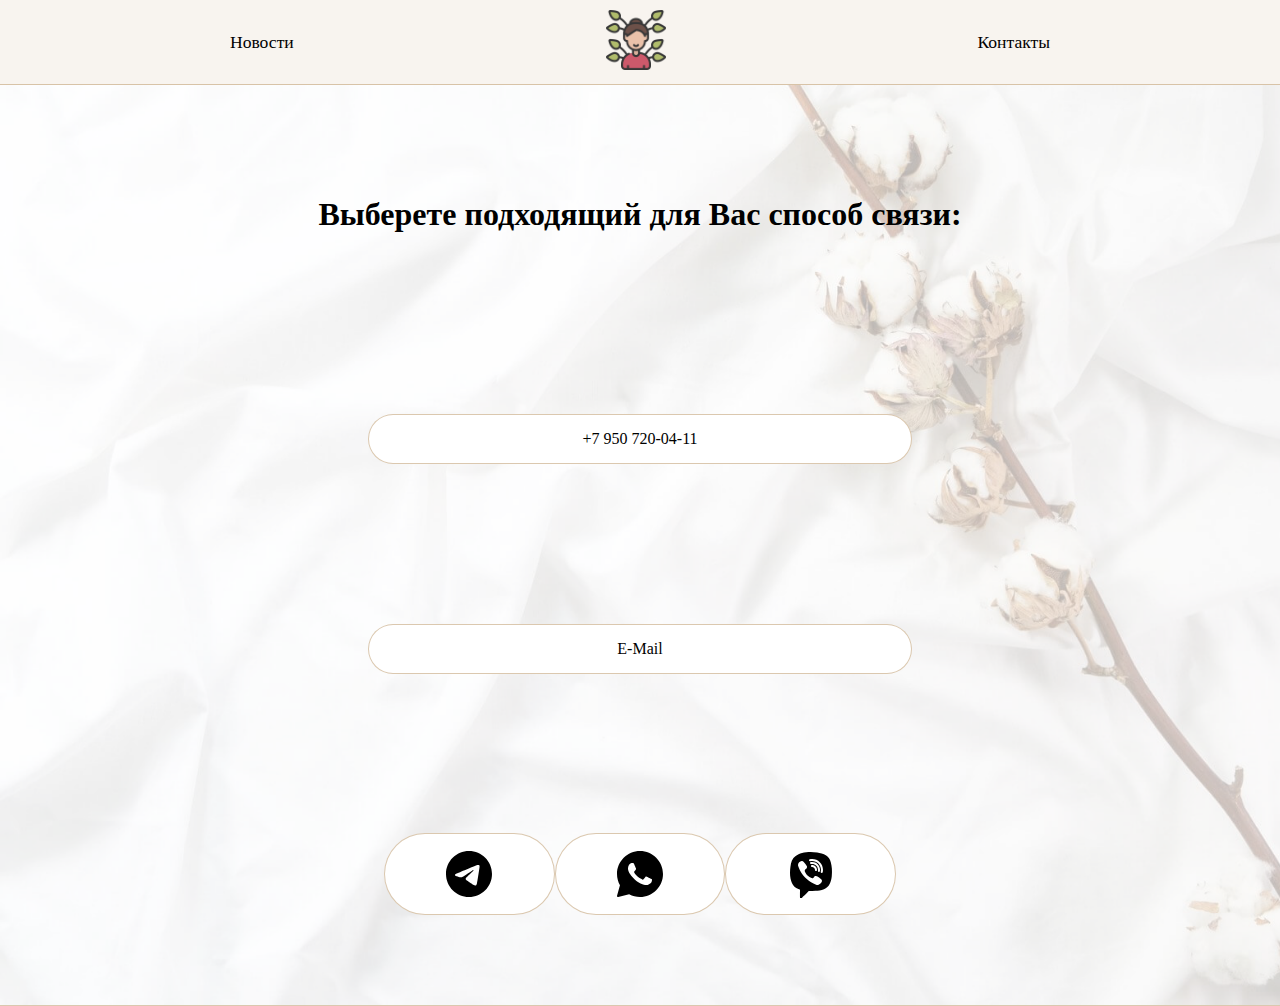
==== contact.html @ 03223f24 "new-pages" ====
<!DOCTYPE html>
<html lang="en">
    <head>
        <meta charset="UTF-8" />
        <meta name="viewport" content="width=device-width, initial-scale=1.0" />
        <title>Психолог-консультант Анастасия</title>
        <link rel="stylesheet" href="assets/styles/normalize.css" />
        <link rel="stylesheet" href="assets/styles/style.css" />
        <link rel="icon" href="assets/icon/logo.png" />
    </head>
<body>
    <header class="header">
        <nav class="header-container">
            <ul class="header__link-container">
                <li><a href="news.html" class="header__link header__link_groups">Новости</a></li>
                <a href="index.html"><img class="header__link header__logo" src="assets/icon/logo.png" alt="Логотип"></a>
                <li><a href="contact.html" class="header__link header__link_contacts">Контакты</a></li>
            </ul>
        </nav>
    </header>
    <section class="block-main">
        <h1 class="block-main__h1">Выберете подходящий для Вас способ связи:</h1>
        <a href="tel:+79507200411" class="button-link">+7 950 720-04-11</a>
        <a href="mailto:galkina22.11@mail.ru" class="button-link">E-Mail</a>
        <div class="block-main__icon">
            <a href="#" class="button-link"><img src="assets/svg/icon_telegram.svg" alt="telegram"></a>
        <a href="https://wa.me/9507200411" class="button-link"><img src="assets/svg/icon_whatsapp.svg" alt="whatsapp"></a>
        <a href="#" class="button-link"><img src="assets/svg/icon-viber.svg" alt="viber"></a>
        </div>
        
    </section>

</body>
</html>
---- assets/styles/style.css ----
@font-face {
    src: url(/assets/fonts/ZenKakuGothicNew-Light.ttf);
    font-family: 'Zen Kaku Gothic New', sans-serif;
    font-weight: 300;
    font-style: normal;
}
@font-face {
    src: url(/assets/fonts/ZenKakuGothicNew-Regular.ttf);
    font-family: 'Zen Kaku Gothic New', sans-serif;
    font-weight: 400;
    font-style: normal;
}
@font-face {
    src: url(/assets/fonts/ZenKakuGothicNew-Medium.ttf);
    font-family: 'Zen Kaku Gothic New', sans-serif;
    font-weight: 500;
    font-style: normal;
}
@font-face {
    src: url(/assets/fonts/ZenKakuGothicNew-Bold.ttf);
    font-family: 'Zen Kaku Gothic New', sans-serif;
    font-weight: 700;
    font-style: normal;
}
@font-face {
    src: url(/assets/fonts/ZenKakuGothicNew-Black.ttf);
    font-family: 'Zen Kaku Gothic New', sans-serif;
    font-weight: 900;
    font-style: normal;
}
@font-face {
    src: url(/assets/fonts/Podkova-Regular.ttf);
    font-family: 'Podkova', serif;
    font-weight: 400;
    font-style: normal;
}
@font-face {
    src: url(/assets/fonts/Podkova-Medium.ttf);
    font-family: 'Podkova', serif;
    font-weight: 500;
    font-style: normal;
}
@font-face {
    src: url(/assets/fonts/Podkova-SemiBold.ttf);
    font-family: 'Podkova', serif;
    font-weight: 600;
    font-style: normal;
}
@font-face {
    src: url(/assets/fonts/Podkova-Bold.ttf);
    font-family: 'Podkova', serif;
    font-weight: 700;
    font-style: normal;
}
@font-face {
    src: url(/assets/fonts/Podkova-ExtraBold.ttf);
    font-family: 'Podkova', serif;
    font-weight: 800;
    font-style: normal;
}

.text {
    color: black;
    font-size: 1em;
    font-weight: 300;
}
.text-bold {
    color: black;
    font-size: 1em;
    font-weight: 700;
}

/* Header */

.header {
    background-color: rgba(183, 145, 95, 0.1);
    border-bottom: 1.5px solid rgba(183, 145, 95, 0.5);
    font-size: 1.1em;
}
.header__link-container {
    display: flex;
    flex-direction: row;
    justify-content: space-around;
    align-items: center;
    margin: 0 5%;
    list-style-type: none;
    padding: 10px;
    
}
.header__link {
    color: black;
    text-decoration: none;
}
.header__logo {
    max-height: 60px;
}

/* Блок 1 */

.block-1 {
    background-image: url(../images/06_main_picture_opacity.png);
    background-repeat: no-repeat;
    background-size: cover;
    display: flex;
    flex-direction: column;
    border-bottom: 1.5px solid rgba(183, 145, 95, 0.5);
    
}

.block-1__h1 {
    width: 40%;
    margin: 10% 0 0 10%;
}

.block-1__text {
    width: 40%;
    margin-left: 10%;
}

.block-1__button {
    max-width: 20%;
    padding: 20px;
    margin: 10px 0 10% 10%;
    border: 1.5px solid rgba(183, 145, 95, 0.5);
    text-align: center;
}

/* Блок 2 */

.block-2 {
    margin: 0 10vw 10vw 10vw;
    display: flex;
    flex-direction: row;
    align-items: center;
}
.block-2__img{
    height: 40vw;
}
.block-2__text{
    padding: 10px;
}

/* Блок 3 */

.block-3 {
    display: flex;
    flex-direction: column;
    align-items: center;
    margin: 15px;
}

.block-3-container{
    width: 100%;
    display: grid;
    grid-gap: 30px;
    grid-template-columns: repeat(auto-fit, minmax(200px, 1fr));
    grid-template-rows: repeat(auto-fit, minmax(100px, 1fr));
    justify-items: center;

}
.block-3-container__item{
    text-align: center;
}

.block-3-container__text{
    border:1.5px solid rgba(183, 145, 95, 0.5);
    padding:20px;
    background-color: white;

}

.third-container{
    background-image: url(../images/04_background_picture.jpg);
    border-bottom: 1.5px solid rgba(183, 145, 95, 0.5);
    width: 100%;
    background-repeat: no-repeat;
    background-size: cover;
    margin: 0;
    display: flex;
    flex-direction: column;
}

/* Блок 4 */

.block-4 {
    display: flex;
    flex-direction: column;
    align-items: center;
    margin: 0;
}
.block-4__point {
    display: flex;
    flex-direction: row;
    align-items: center;
    border: 1px solid rgba(183, 145, 95, 0.5);
    margin: 10px;
    background-color: white;
    padding-right: 40px;
}
.block-4__number {
    color: rgb(183, 145, 95);
    font-size: 1.2em;
    margin: 20px 40px 20px 20px;
    font-family: 'Zen Kaku Gothic New', sans-serif;
    font-weight: 500;
}
.block-4__text {
    color: black;
    font-size: 0.9em;
    font-family: 'Zen Kaku Gothic New', sans-serif;
    font-weight: 300;
}
.block-4__textbold {
    color: black;
    font-size: 1.2em;
    font-family: 'Podkova', serif;
    font-weight: 700;
}

.block-4__header {
    font-family: 'Zen Kaku Gothic New', sans-serif;
    font-weight: 300;
}

/* Блок 5 */

.block-5 {
    display: flex;
    flex-direction: column;
    align-items: center;
    margin: 0;
}
.block-5__container {
    margin: 0 10vw 10vw 10vw;
    display: grid;
    grid-gap: 30px;
    grid-template-columns: repeat(auto-fit, minmax(300px, 1fr));
    grid-template-rows: repeat(auto-fit, minmax(300px, 1fr));
}
.block-5__container > div {
    background-color: white;
    border: 1.5px solid rgba(183, 145, 95, 0.5);
    width: 100%;
    height: 100%;
    object-fit: cover;
    display: flex;
    flex-direction: column;
    justify-content: space-between;
}
.block-5__container > div > h3 {
    padding: 0 15px 0 15px;
}
.block-5__container > div > p {
    padding: 0 15px 0 15px;
}
.block-5__container-link {
    background-color: white;
    border-top: 1.5px solid rgba(183, 145, 95, 0.5);
    color: rgb(183, 145, 95);
    text-decoration: none;
    padding: 15px;
    text-align: center;
}


/* Footer */

.footer {
    display: flex;
    flex-direction: row;
    align-content: center;
    justify-content: space-around;
    background-color: rgba(183, 145, 95, 0.5);;
}
.footer__link_social > a > img{
    width: 5vw;
}
.footer>div {
    padding: 15px;
}

.footer>div>a {
    color: black;
    text-decoration: none;
}

/*NEWS-PAGE*/

.block-news {
    display: flex;
    flex-direction: column;
    align-items: center;
    margin: 0;
}
.block-news__container {
    margin: 0 10vw 10vw 10vw;
    display: grid;
    grid-gap: 30px;
    grid-template-columns: repeat(auto-fit, minmax(300px, 1fr));
    grid-template-rows: repeat(2, 1fr);
}
.block-news__container-text {
    background-color: white;
    border: 1.5px solid rgba(183, 145, 95, 0.5);
    width: 100%;
    height: 100%;
    object-fit: cover;
    display: flex;
    flex-direction: column;
    justify-content: space-between;
}
.block-news__container > div > h3 {
    padding: 0 15px 0 15px;
}
.block-news__container-text > p {
    padding: 0 15px 0 15px;
}
.block-news__link {
    background-color: white;
    border-top: 1.5px solid rgba(183, 145, 95, 0.5);
    color: rgb(183, 145, 95);
    text-decoration: none;
    padding: 15px;
    text-align: center;
}

/*CONTACT-PAGE*/

.block-main{
    background-image: url(../images/06_main_picture_opacity.png);
    background-repeat: no-repeat;
    background-size: cover;
    border-bottom: 1.5px solid rgba(183, 145, 95, 0.5);
    display: flex;
    height: 100vh;
    flex-direction: column;
    align-items: center;
    justify-content: space-around;
    padding: 10px;
}
.block-main__h1{
    text-align: center;
}
.block-main__icon{
    display: flex;
    flex-direction: row;
    justify-content: space-between;
    align-items: center;
    width: 40vw;
}
.button-link{
    display: flex;
    flex-direction: column;
    justify-content: center;
    align-items: center;

    background-color: white;
    border: 1.5px solid rgba(183, 145, 95, 0.5);
    border-radius: 70px;
    width: 40vw;
    color: black;
    text-decoration: none;
    padding: 15px;
}
@media screen and (max-width: 959px) {
    .block-2 {

        display: flex;
        flex-direction: column;
        align-items: center;
    }
    .block-2__img{
        height: 70vw;
    }
}
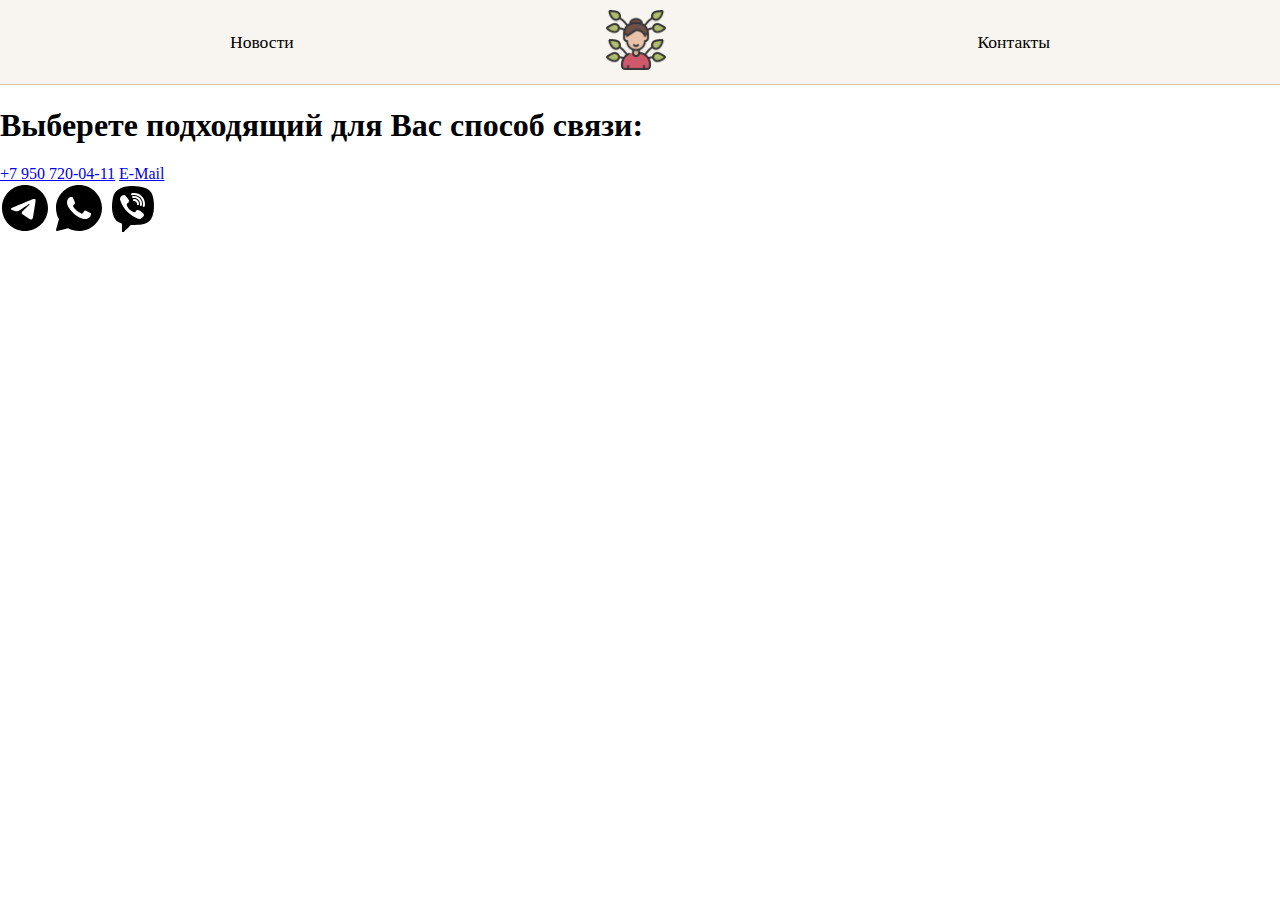
==== commit a6ddfd05: "Merge branch 'main' into taty" ====
--- a/assets/styles/style.css
+++ b/assets/styles/style.css
@@ -187,39 +187,38 @@
     display: flex;
     flex-direction: column;
     align-items: center;
-    margin: 0;
+    justify-content: center;
+    width: 100%;
+}
+.block-4__box {
+    width: 50%;
 }
 .block-4__point {
     display: flex;
     flex-direction: row;
     align-items: center;
     border: 1px solid rgba(183, 145, 95, 0.5);
-    margin: 10px;
-    background-color: white;
-    padding-right: 40px;
+    margin: 3%;
+    background-color: white;
 }
 .block-4__number {
     color: rgb(183, 145, 95);
     font-size: 1.2em;
-    margin: 20px 40px 20px 20px;
-    font-family: 'Zen Kaku Gothic New', sans-serif;
+    margin: 3% 6% 3% 3%;
     font-weight: 500;
 }
 .block-4__text {
     color: black;
     font-size: 0.9em;
-    font-family: 'Zen Kaku Gothic New', sans-serif;
     font-weight: 300;
+    margin-right: 1.5%;
 }
 .block-4__textbold {
     color: black;
     font-size: 1.2em;
-    font-family: 'Podkova', serif;
     font-weight: 700;
 }
-
 .block-4__header {
-    font-family: 'Zen Kaku Gothic New', sans-serif;
     font-weight: 300;
 }
 
@@ -285,6 +284,12 @@
     text-decoration: none;
 }
 
+
+@media screen and (max-width: 450px) {
+    .block-4__box {
+    width: 80%;
+}
+  
 /*NEWS-PAGE*/
 
 .block-news {
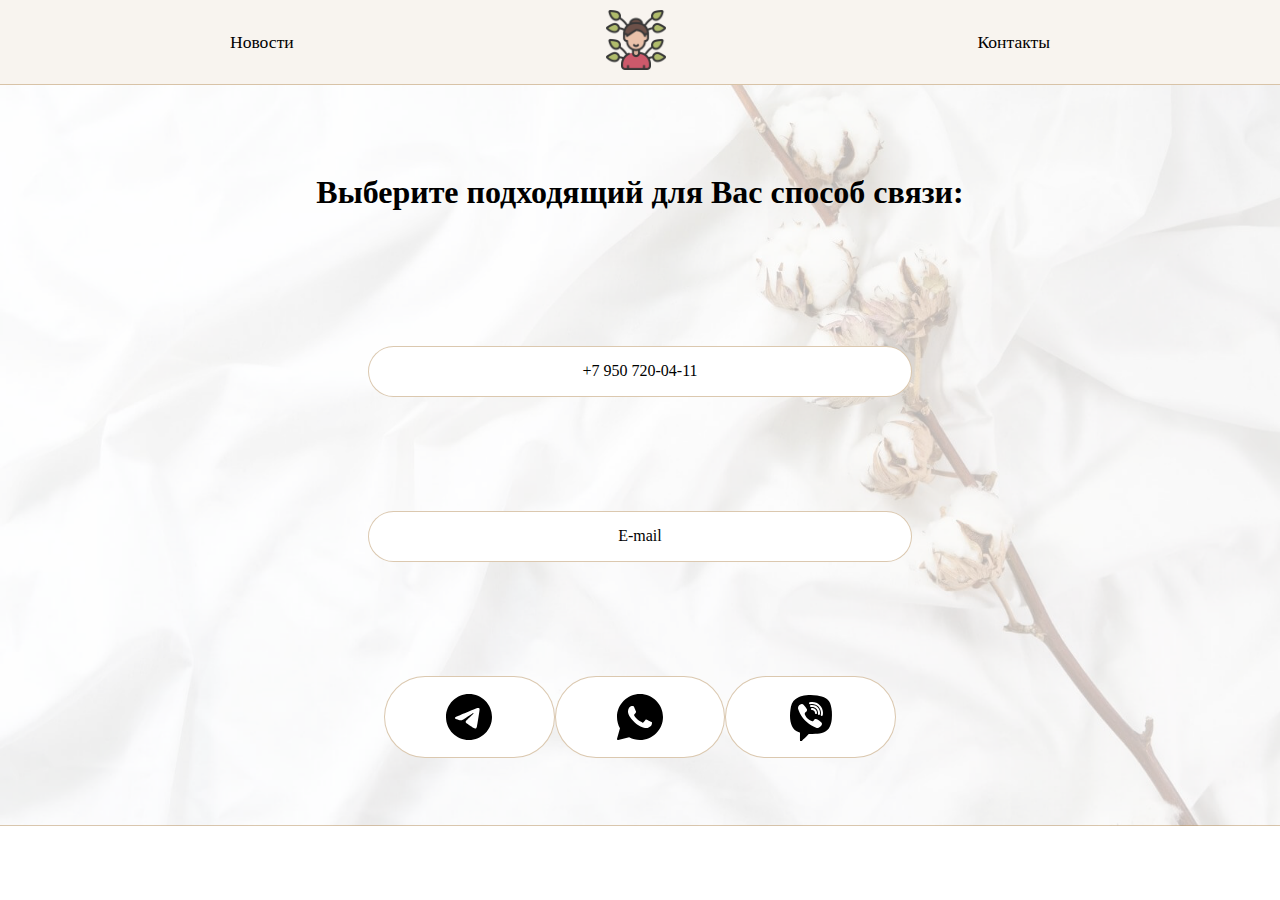
==== commit 82385cb3: "Ссылки открываются в новом окне" ====
--- a/contact.html
+++ b/contact.html
@@ -3,7 +3,7 @@
     <head>
         <meta charset="UTF-8" />
         <meta name="viewport" content="width=device-width, initial-scale=1.0" />
-        <title>Психолог-консультант Анастасия</title>
+        <title>Психолог Анастасия Галкина</title>
         <link rel="stylesheet" href="assets/styles/normalize.css" />
         <link rel="stylesheet" href="assets/styles/style.css" />
         <link rel="icon" href="assets/icon/logo.png" />
@@ -13,19 +13,19 @@
         <nav class="header-container">
             <ul class="header__link-container">
                 <li><a href="news.html" class="header__link header__link_groups">Новости</a></li>
-                <a href="index.html"><img class="header__link header__logo" src="assets/icon/logo.png" alt="Логотип"></a>
+                <li><a href="index.html"><img class="header__link header__logo" src="assets/icon/logo.png" alt="Логотип"></a></li>
                 <li><a href="contact.html" class="header__link header__link_contacts">Контакты</a></li>
             </ul>
         </nav>
     </header>
     <section class="block-main">
-        <h1 class="block-main__h1">Выберете подходящий для Вас способ связи:</h1>
-        <a href="tel:+79507200411" class="button-link">+7 950 720-04-11</a>
-        <a href="mailto:galkina22.11@mail.ru" class="button-link">E-Mail</a>
+        <h1 class="block-main__h1">Выберите подходящий для Вас способ связи:</h1>
+        <a href="tel:+79507200411" class="button-link" target="_blank">+7 950 720-04-11</a>
+        <a href="mailto:galkina22.11@mail.ru" class="button-link" target="_blank">E-mail</a>
         <div class="block-main__icon">
-            <a href="#" class="button-link"><img src="assets/svg/icon_telegram.svg" alt="telegram"></a>
-        <a href="https://wa.me/9507200411" class="button-link"><img src="assets/svg/icon_whatsapp.svg" alt="whatsapp"></a>
-        <a href="#" class="button-link"><img src="assets/svg/icon-viber.svg" alt="viber"></a>
+            <a href="#" class="button-link" target="_blank"><img src="assets/svg/icon_telegram.svg" alt="telegram"></a>
+        <a href="https://wa.me/9507200411" class="button-link" target="_blank"><img src="assets/svg/icon_whatsapp.svg" alt="whatsapp"></a>
+        <a href="#" class="button-link" target="_blank"><img src="assets/svg/icon-viber.svg" alt="viber"></a>
         </div>
         
     </section>
--- a/assets/styles/style.css
+++ b/assets/styles/style.css
@@ -288,8 +288,9 @@
 @media screen and (max-width: 450px) {
     .block-4__box {
     width: 80%;
-}
-  
+    }
+}
+
 /*NEWS-PAGE*/
 
 .block-news {
@@ -338,7 +339,7 @@
     background-size: cover;
     border-bottom: 1.5px solid rgba(183, 145, 95, 0.5);
     display: flex;
-    height: 100vh;
+    height: 80vh;
     flex-direction: column;
     align-items: center;
     justify-content: space-around;
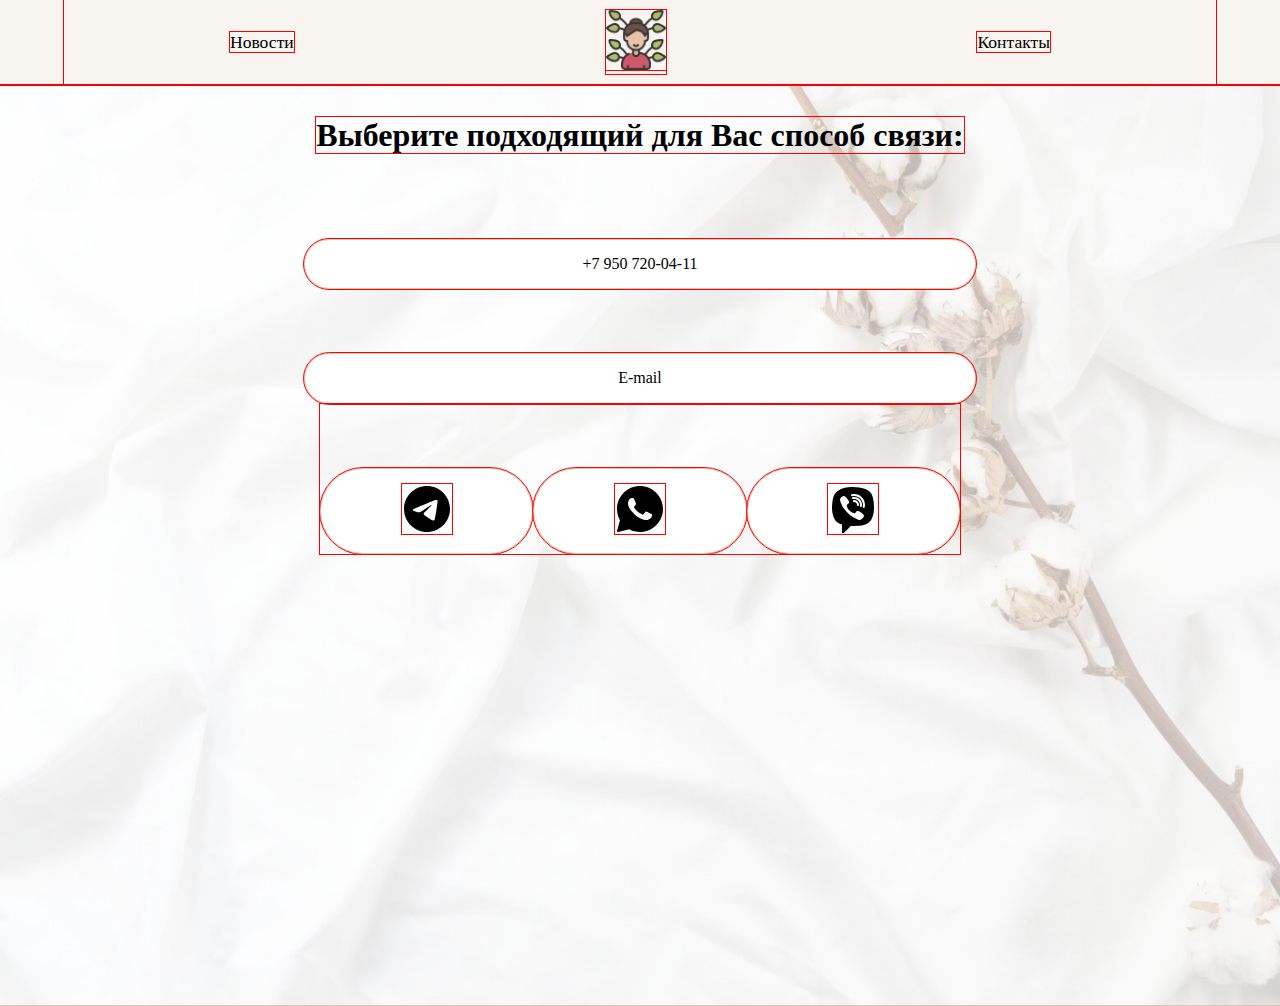
==== commit d06d1f1c: "Merge branch 'main' into anapav" ====
--- a/contact.html
+++ b/contact.html
@@ -1,34 +1,58 @@
 <!DOCTYPE html>
 <html lang="en">
-    <head>
-        <meta charset="UTF-8" />
-        <meta name="viewport" content="width=device-width, initial-scale=1.0" />
-        <title>Психолог Анастасия Галкина</title>
-        <link rel="stylesheet" href="assets/styles/normalize.css" />
-        <link rel="stylesheet" href="assets/styles/style.css" />
-        <link rel="icon" href="assets/icon/logo.png" />
-    </head>
-<body>
+  <head>
+    <meta charset="UTF-8" />
+    <meta name="viewport" content="width=device-width, initial-scale=1.0" />
+    <title>Психолог Анастасия Галкина</title>
+    <link rel="stylesheet" href="assets/styles/normalize.css" />
+    <link rel="stylesheet" href="assets/styles/style.css" />
+    <link rel="stylesheet" href="assets/styles/style1.css" />
+    <link rel="icon" href="assets/icon/logo.png" />
+  </head>
+  <body>
     <header class="header">
-        <nav class="header-container">
-            <ul class="header__link-container">
-                <li><a href="news.html" class="header__link header__link_groups">Новости</a></li>
-                <li><a href="index.html"><img class="header__link header__logo" src="assets/icon/logo.png" alt="Логотип"></a></li>
-                <li><a href="contact.html" class="header__link header__link_contacts">Контакты</a></li>
-            </ul>
-        </nav>
+      <nav class="header-container">
+        <ul class="header__link-container">
+          <li>
+            <a href="news.html" class="header__link header__link_groups"
+              >Новости</a
+            >
+          </li>
+          <li>
+            <a href="index.html"
+              ><img
+                class="header__link header__logo"
+                src="assets/icon/logo.png"
+                alt="Логотип"
+            /></a>
+          </li>
+          <li>
+            <a href="contact.html" class="header__link header__link_contacts"
+              >Контакты</a
+            >
+          </li>
+        </ul>
+      </nav>
     </header>
     <section class="block-main">
-        <h1 class="block-main__h1">Выберите подходящий для Вас способ связи:</h1>
-        <a href="tel:+79507200411" class="button-link" target="_blank">+7 950 720-04-11</a>
-        <a href="mailto:galkina22.11@mail.ru" class="button-link" target="_blank">E-mail</a>
-        <div class="block-main__icon">
-            <a href="#" class="button-link" target="_blank"><img src="assets/svg/icon_telegram.svg" alt="telegram"></a>
-        <a href="https://wa.me/9507200411" class="button-link" target="_blank"><img src="assets/svg/icon_whatsapp.svg" alt="whatsapp"></a>
-        <a href="#" class="button-link" target="_blank"><img src="assets/svg/icon-viber.svg" alt="viber"></a>
-        </div>
-        
+      <h1>Выберите подходящий для Вас способ связи:</h1>
+      <a href="tel:+79507200411" class="button-link" target="_blank"
+        >+7 950 720-04-11</a
+      >
+      <a href="mailto:galkina22.11@mail.ru" class="button-link" target="_blank"
+        >E-mail</a
+      >
+      <div class="block-main__icon">
+        <a href="#" class="button-link" target="_blank"
+          ><img src="assets/svg/icon_telegram.svg" alt="telegram"
+        /></a>
+        <a href="https://wa.me/9507200411" class="button-link" target="_blank"
+          ><img src="assets/svg/icon_whatsapp.svg" alt="whatsapp"
+        /></a>
+        <a href="#" class="button-link" target="_blank"
+          ><img src="assets/svg/icon-viber.svg" alt="viber"
+        /></a>
+      </div>
     </section>
-
-</body>
+  </body>
 </html>
--- a/assets/styles/style.css
+++ b/assets/styles/style.css
@@ -1,310 +1,293 @@
 
-@font-face {
-    src: url(/assets/fonts/ZenKakuGothicNew-Light.ttf);
-    font-family: 'Zen Kaku Gothic New', sans-serif;
-    font-weight: 300;
-    font-style: normal;
-}
-@font-face {
-    src: url(/assets/fonts/ZenKakuGothicNew-Regular.ttf);
-    font-family: 'Zen Kaku Gothic New', sans-serif;
-    font-weight: 400;
-    font-style: normal;
-}
-@font-face {
-    src: url(/assets/fonts/ZenKakuGothicNew-Medium.ttf);
-    font-family: 'Zen Kaku Gothic New', sans-serif;
-    font-weight: 500;
-    font-style: normal;
-}
-@font-face {
-    src: url(/assets/fonts/ZenKakuGothicNew-Bold.ttf);
-    font-family: 'Zen Kaku Gothic New', sans-serif;
-    font-weight: 700;
-    font-style: normal;
-}
-@font-face {
-    src: url(/assets/fonts/ZenKakuGothicNew-Black.ttf);
-    font-family: 'Zen Kaku Gothic New', sans-serif;
-    font-weight: 900;
-    font-style: normal;
-}
-@font-face {
-    src: url(/assets/fonts/Podkova-Regular.ttf);
-    font-family: 'Podkova', serif;
-    font-weight: 400;
-    font-style: normal;
-}
-@font-face {
-    src: url(/assets/fonts/Podkova-Medium.ttf);
-    font-family: 'Podkova', serif;
-    font-weight: 500;
-    font-style: normal;
-}
-@font-face {
-    src: url(/assets/fonts/Podkova-SemiBold.ttf);
-    font-family: 'Podkova', serif;
-    font-weight: 600;
-    font-style: normal;
-}
-@font-face {
-    src: url(/assets/fonts/Podkova-Bold.ttf);
-    font-family: 'Podkova', serif;
-    font-weight: 700;
-    font-style: normal;
-}
-@font-face {
-    src: url(/assets/fonts/Podkova-ExtraBold.ttf);
-    font-family: 'Podkova', serif;
-    font-weight: 800;
-    font-style: normal;
+*{
+    outline: 1px red solid;
+}
+
+@font-face {
+  src: url(/assets/fonts/ZenKakuGothicNew-Light.ttf);
+  font-family: "Zen Kaku Gothic New", sans-serif;
+  font-weight: 300;
+  font-style: normal;
+}
+@font-face {
+  src: url(/assets/fonts/ZenKakuGothicNew-Regular.ttf);
+  font-family: "Zen Kaku Gothic New", sans-serif;
+  font-weight: 400;
+  font-style: normal;
+}
+@font-face {
+  src: url(/assets/fonts/ZenKakuGothicNew-Medium.ttf);
+  font-family: "Zen Kaku Gothic New", sans-serif;
+  font-weight: 500;
+  font-style: normal;
+}
+@font-face {
+  src: url(/assets/fonts/ZenKakuGothicNew-Bold.ttf);
+  font-family: "Zen Kaku Gothic New", sans-serif;
+  font-weight: 700;
+  font-style: normal;
+}
+@font-face {
+  src: url(/assets/fonts/ZenKakuGothicNew-Black.ttf);
+  font-family: "Zen Kaku Gothic New", sans-serif;
+  font-weight: 900;
+  font-style: normal;
+}
+@font-face {
+  src: url(/assets/fonts/Podkova-Regular.ttf);
+  font-family: "Podkova", serif;
+  font-weight: 400;
+  font-style: normal;
+}
+@font-face {
+  src: url(/assets/fonts/Podkova-Medium.ttf);
+  font-family: "Podkova", serif;
+  font-weight: 500;
+  font-style: normal;
+}
+@font-face {
+  src: url(/assets/fonts/Podkova-SemiBold.ttf);
+  font-family: "Podkova", serif;
+  font-weight: 600;
+  font-style: normal;
+}
+@font-face {
+  src: url(/assets/fonts/Podkova-Bold.ttf);
+  font-family: "Podkova", serif;
+  font-weight: 700;
+  font-style: normal;
+}
+@font-face {
+  src: url(/assets/fonts/Podkova-ExtraBold.ttf);
+  font-family: "Podkova", serif;
+  font-weight: 800;
+  font-style: normal;
 }
 
 .text {
-    color: black;
-    font-size: 1em;
-    font-weight: 300;
+  color: black;
+  font-size: 1em;
+  font-weight: 300;
 }
 .text-bold {
-    color: black;
-    font-size: 1em;
-    font-weight: 700;
+  color: black;
+  font-size: 1em;
+  font-weight: 700;
 }
 
 /* Header */
 
 .header {
-    background-color: rgba(183, 145, 95, 0.1);
-    border-bottom: 1.5px solid rgba(183, 145, 95, 0.5);
-    font-size: 1.1em;
+  background-color: rgba(183, 145, 95, 0.1);
+  border-bottom: 1.5px solid rgba(183, 145, 95, 0.5);
+  font-size: 1.1em;
 }
 .header__link-container {
-    display: flex;
-    flex-direction: row;
-    justify-content: space-around;
-    align-items: center;
-    margin: 0 5%;
-    list-style-type: none;
-    padding: 10px;
-    
+  display: flex;
+  flex-direction: row;
+  justify-content: space-around;
+  align-items: center;
+  margin: 0 5%;
+  list-style-type: none;
+  padding: 10px;
 }
 .header__link {
-    color: black;
-    text-decoration: none;
+  color: black;
+  text-decoration: none;
 }
 .header__logo {
-    max-height: 60px;
+  max-height: 60px;
 }
 
 /* Блок 1 */
 
 .block-1 {
-    background-image: url(../images/06_main_picture_opacity.png);
-    background-repeat: no-repeat;
-    background-size: cover;
-    display: flex;
-    flex-direction: column;
-    border-bottom: 1.5px solid rgba(183, 145, 95, 0.5);
-    
+  background-image: url(../images/06_main_picture_opacity.png);
+  background-repeat: no-repeat;
+  background-size: cover;
+  display: flex;
+  flex-direction: column;
+  border-bottom: 1.5px solid rgba(183, 145, 95, 0.5);
 }
 
 .block-1__h1 {
-    width: 40%;
-    margin: 10% 0 0 10%;
+  width: 40%;
+  margin: 10% 0 0 10%;
 }
 
 .block-1__text {
-    width: 40%;
-    margin-left: 10%;
+  width: 40%;
+  margin-left: 10%;
 }
 
 .block-1__button {
-    max-width: 20%;
-    padding: 20px;
-    margin: 10px 0 10% 10%;
-    border: 1.5px solid rgba(183, 145, 95, 0.5);
-    text-align: center;
+  max-width: 20%;
+  padding: 20px;
+  margin: 10px 0 10% 10%;
+  border: 1.5px solid rgba(183, 145, 95, 0.5);
+  text-align: center;
 }
 
 /* Блок 2 */
 
 .block-2 {
-    margin: 0 10vw 10vw 10vw;
-    display: flex;
-    flex-direction: row;
-    align-items: center;
-}
-.block-2__img{
-    height: 40vw;
-}
-.block-2__text{
-    padding: 10px;
+  margin: 0 10vw 10vw 10vw;
+  display: flex;
+  flex-direction: row;
+  align-items: center;
+}
+.block-2__img {
+  height: 40vw;
+  margin: 15px;
+}
+.block-2__text {
+  padding: 10px;
 }
 
 /* Блок 3 */
 
 .block-3 {
-    display: flex;
-    flex-direction: column;
-    align-items: center;
-    margin: 15px;
-}
-
-.block-3-container{
-    width: 100%;
-    display: grid;
-    grid-gap: 30px;
-    grid-template-columns: repeat(auto-fit, minmax(200px, 1fr));
-    grid-template-rows: repeat(auto-fit, minmax(100px, 1fr));
-    justify-items: center;
-
-}
-.block-3-container__item{
-    text-align: center;
-}
-
-.block-3-container__text{
-    border:1.5px solid rgba(183, 145, 95, 0.5);
-    padding:20px;
-    background-color: white;
-
-}
-
-.third-container{
-    background-image: url(../images/04_background_picture.jpg);
-    border-bottom: 1.5px solid rgba(183, 145, 95, 0.5);
-    width: 100%;
-    background-repeat: no-repeat;
-    background-size: cover;
-    margin: 0;
-    display: flex;
-    flex-direction: column;
+  display: flex;
+  flex-direction: column;
+  align-items: center;
+  margin: 0 10vw 10vw 10vw;
+}
+
+.block-3-container {
+  width: 100%;
+  display: grid;
+  grid-gap: 30px;
+  grid-template-columns: repeat(auto-fit, minmax(200px, 1fr));
+  grid-template-rows: repeat(auto-fit, minmax(100px, 1fr));
+  justify-items: center;
+}
+.block-3-container__item {
+  text-align: center;
+}
+
+.block-3-container__text {
+  border: 1.5px solid rgba(183, 145, 95, 0.5);
+  padding: 20px;
+  background-color: white;
 }
 
 /* Блок 4 */
 
 .block-4 {
-    display: flex;
-    flex-direction: column;
-    align-items: center;
-    justify-content: center;
-    width: 100%;
+  display: flex;
+  flex-direction: column;
+  align-items: center;
+  justify-content: center;
+  width: 100%;
 }
 .block-4__box {
-    width: 50%;
+  width: 50%;
 }
 .block-4__point {
-    display: flex;
-    flex-direction: row;
-    align-items: center;
-    border: 1px solid rgba(183, 145, 95, 0.5);
-    margin: 3%;
-    background-color: white;
+  display: flex;
+  flex-direction: row;
+  align-items: center;
+  border: 1px solid rgba(183, 145, 95, 0.5);
+  margin: 3%;
+  background-color: white;
 }
 .block-4__number {
-    color: rgb(183, 145, 95);
-    font-size: 1.2em;
-    margin: 3% 6% 3% 3%;
-    font-weight: 500;
+  color: rgb(183, 145, 95);
+  font-size: 1.2em;
+  margin: 3% 6% 3% 3%;
+  font-weight: 500;
 }
 .block-4__text {
-    color: black;
-    font-size: 0.9em;
-    font-weight: 300;
-    margin-right: 1.5%;
+  color: black;
+  font-size: 0.9em;
+  font-weight: 300;
+  margin-right: 1.5%;
 }
 .block-4__textbold {
-    color: black;
-    font-size: 1.2em;
-    font-weight: 700;
+  color: black;
+  font-size: 1.2em;
+  font-weight: 700;
 }
 .block-4__header {
-    font-weight: 300;
+  font-weight: 300;
 }
 
 /* Блок 5 */
 
 .block-5 {
-    display: flex;
-    flex-direction: column;
-    align-items: center;
-    margin: 0;
+  display: flex;
+  flex-direction: column;
+  align-items: center;
+  margin: 0;
 }
 .block-5__container {
-    margin: 0 10vw 10vw 10vw;
-    display: grid;
-    grid-gap: 30px;
-    grid-template-columns: repeat(auto-fit, minmax(300px, 1fr));
-    grid-template-rows: repeat(auto-fit, minmax(300px, 1fr));
+  margin: 0 10vw 10vw 10vw;
+  display: grid;
+  grid-gap: 30px;
+  grid-template-columns: repeat(auto-fit, minmax(300px, 1fr));
+  grid-template-rows: repeat(auto-fit, minmax(300px, 1fr));
 }
 .block-5__container > div {
-    background-color: white;
-    border: 1.5px solid rgba(183, 145, 95, 0.5);
-    width: 100%;
-    height: 100%;
-    object-fit: cover;
-    display: flex;
-    flex-direction: column;
-    justify-content: space-between;
+  background-color: white;
+  border: 1.5px solid rgba(183, 145, 95, 0.5);
+  width: 100%;
+  height: 100%;
+  object-fit: cover;
+  display: flex;
+  flex-direction: column;
+  justify-content: space-between;
 }
 .block-5__container > div > h3 {
-    padding: 0 15px 0 15px;
+  padding: 0 15px 0 15px;
 }
 .block-5__container > div > p {
-    padding: 0 15px 0 15px;
+  padding: 0 15px 0 15px;
 }
 .block-5__container-link {
-    background-color: white;
-    border-top: 1.5px solid rgba(183, 145, 95, 0.5);
-    color: rgb(183, 145, 95);
-    text-decoration: none;
-    padding: 15px;
-    text-align: center;
-}
-
+  background-color: white;
+  border-top: 1.5px solid rgba(183, 145, 95, 0.5);
+  color: rgb(183, 145, 95);
+  text-decoration: none;
+  padding: 15px;
+  text-align: center;
+}
 
 /* Footer */
 
 .footer {
-    display: flex;
-    flex-direction: row;
-    align-content: center;
-    justify-content: space-around;
-    background-color: rgba(183, 145, 95, 0.5);;
-}
-.footer__link_social > a > img{
-    width: 5vw;
-}
-.footer>div {
-    padding: 15px;
-}
-
-.footer>div>a {
-    color: black;
-    text-decoration: none;
-}
-
-
-@media screen and (max-width: 450px) {
-    .block-4__box {
-    width: 80%;
-    }
+  display: flex;
+  flex-direction: row;
+  align-content: center;
+  justify-content: space-around;
+  background-color: rgba(183, 145, 95, 0.5);
+}
+.footer__link-social > a > img {
+  width: 5vw;
+}
+.footer > div {
+  padding: 15px;
+}
+.footer > div > a {
+  color: black;
+  text-decoration: none;
 }
 
 /*NEWS-PAGE*/
 
 .block-news {
-    display: flex;
-    flex-direction: column;
-    align-items: center;
-    margin: 0;
+  background-image: url(../images/06_main_picture_opacity.png);
+  display: flex;
+  flex-direction: column;
+  align-items: center;
+  margin: 0;
 }
 .block-news__container {
     margin: 0 10vw 10vw 10vw;
     display: grid;
     grid-gap: 30px;
     grid-template-columns: repeat(auto-fit, minmax(300px, 1fr));
-    grid-template-rows: repeat(2, 1fr);
+    grid-template-rows: (2, 1fr);
+  
 }
 .block-news__container-text {
     background-color: white;
@@ -317,66 +300,125 @@
     justify-content: space-between;
 }
 .block-news__container > div > h3 {
-    padding: 0 15px 0 15px;
+  padding: 0 15px 0 15px;
 }
 .block-news__container-text > p {
-    padding: 0 15px 0 15px;
+  padding: 0 15px 0 15px;
 }
 .block-news__link {
+  background-color: white;
+  border-top: 1.5px solid rgba(183, 145, 95, 0.5);
+  color: rgb(183, 145, 95);
+  text-decoration: none;
+  padding: 15px;
+  text-align: center;
+}
+
+/*CONTACT-PAGE*/
+
+.block-main {
+  background-image: url(../images/06_main_picture_opacity.png);
+  background-repeat: no-repeat;
+  background-size: cover;
+  border-bottom: 1.5px solid rgba(183, 145, 95, 0.5);
+  display: flex;
+  flex-direction: column;
+  align-items: center;
+  justify-content: start;
+  text-align: center;
+  height: 100vh;
+  padding: 10px;
+}
+.button-link {
     background-color: white;
-    border-top: 1.5px solid rgba(183, 145, 95, 0.5);
-    color: rgb(183, 145, 95);
+    border: 1.5px solid rgba(183, 145, 95, 0.5);
+    border-radius: 70px;
+    width: 50vw;
+    color: black;
     text-decoration: none;
     padding: 15px;
+    margin-top: 5vw;
+  }
+.block-main__icon {
+  display: flex;
+  flex-direction: row;
+  align-items: center;
+  width: 50vw;
+}
+
+
+@media screen and (max-width: 650px) {
+  .block-1 {
+    align-items: center;
+  }
+  .block-1__h1 {
+    width: 80%;
+    margin: 5% 0 0 5%;
     text-align: center;
-}
-
-/*CONTACT-PAGE*/
-
-.block-main{
-    background-image: url(../images/06_main_picture_opacity.png);
-    background-repeat: no-repeat;
-    background-size: cover;
-    border-bottom: 1.5px solid rgba(183, 145, 95, 0.5);
+  }
+  .block-1__text {
+    width: 80%;
+    margin-left: 5%;
+    text-align: center;
+  }
+  .block-1__button {
+    max-width: 50%;
+    padding: 20px;
+    margin: 5% 0 5% 5%;
+  }
+  .block-2 {
     display: flex;
-    height: 80vh;
+    flex-direction: column;
+    align-items: center;
+  }
+  .block-2__img {
+    height: 70vw;
+  }
+  .block-3 {
+    text-align: center;
+  }
+  .block-4__box {
+    width: 80%;
+  }
+
+  .footer {
+    display: flex;
     flex-direction: column;
     align-items: center;
     justify-content: space-around;
-    padding: 10px;
-}
-.block-main__h1{
-    text-align: center;
-}
-.block-main__icon{
-    display: flex;
-    flex-direction: row;
-    justify-content: space-between;
-    align-items: center;
-    width: 40vw;
-}
-.button-link{
+    background-color: rgba(183, 145, 95, 0.5);
+  }
+  .footer__link-social > a > img {
+    width: 5vw;
+  }
+  .footer > div {
+    padding: 15px;
+  }
+  .footer > div > a {
+    color: black;
+    text-decoration: none;
+  }
+  .footer__link-email{
+    display: none;
+  }
+
+  /*CONTACT-PAGE*/
+
+.block-main {
     display: flex;
     flex-direction: column;
-    justify-content: center;
     align-items: center;
-
-    background-color: white;
-    border: 1.5px solid rgba(183, 145, 95, 0.5);
-    border-radius: 70px;
-    width: 40vw;
-    color: black;
-    text-decoration: none;
-    padding: 15px;
-}
-@media screen and (max-width: 959px) {
-    .block-2 {
-
-        display: flex;
-        flex-direction: column;
-        align-items: center;
+    justify-content: start;
+    text-align: center;
+  }
+  .button-link {
+      color: black;
+      text-decoration: none;
+
     }
-    .block-2__img{
-        height: 70vw;
-    }
-}+  .block-main__icon {
+    display: flex;
+    flex-direction: column;
+    align-items: center;
+  }
+}
--- a/assets/styles/style1.css
+++ b/assets/styles/style1.css
@@ -0,0 +1,17 @@
+.block-4__header {
+  font-family: "Zen Kaku Gothic New", sans-serif;
+}
+
+.block-4__text {
+  font-family: "Zen Kaku Gothic New", sans-serif;
+}
+
+.block-4__number {
+  font-family: "Zen Kaku Gothic New", sans-serif;
+}
+
+.block-4__textbold {
+  font-family: "Podkova", serif;
+}
+
+/*# sourceMappingURL=style1.css.map */
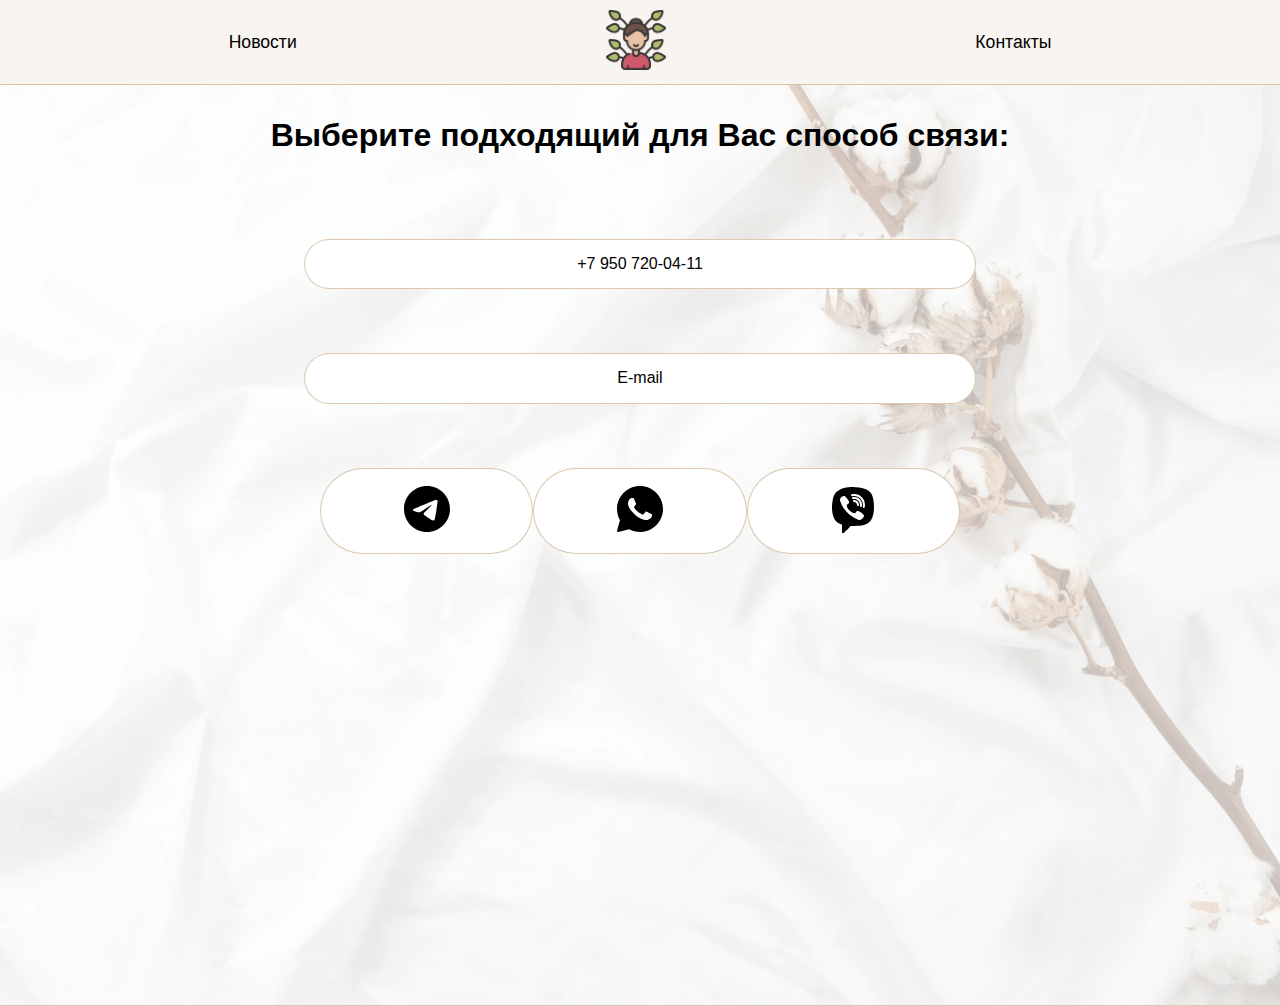
==== commit bd710a99: "refactoring" ====
--- a/contact.html
+++ b/contact.html
@@ -43,13 +43,13 @@
         >E-mail</a
       >
       <div class="block-main__icon">
-        <a href="#" class="button-link" target="_blank"
+        <a href="https://t.me/+79507200411" class="button-link" target="_blank"
           ><img src="assets/svg/icon_telegram.svg" alt="telegram"
         /></a>
         <a href="https://wa.me/9507200411" class="button-link" target="_blank"
           ><img src="assets/svg/icon_whatsapp.svg" alt="whatsapp"
         /></a>
-        <a href="#" class="button-link" target="_blank"
+        <a href="https://msng.link/o?9507200411=vi" class="button-link" target="_blank"
           ><img src="assets/svg/icon-viber.svg" alt="viber"
         /></a>
       </div>
--- a/assets/styles/style.css
+++ b/assets/styles/style.css
@@ -1,78 +1,63 @@
 
-*{
-    outline: 1px red solid;
-}
-
-@font-face {
-  src: url(/assets/fonts/ZenKakuGothicNew-Light.ttf);
-  font-family: "Zen Kaku Gothic New", sans-serif;
+@font-face {
+  src: url(./assets/fonts/ZenKakuGothicNew-Light.ttf) format("truetype");
+  font-family: "Zen Kaku Gothic New";
   font-weight: 300;
   font-style: normal;
 }
 @font-face {
-  src: url(/assets/fonts/ZenKakuGothicNew-Regular.ttf);
-  font-family: "Zen Kaku Gothic New", sans-serif;
+  src: url(./assets/fonts/ZenKakuGothicNew-Regular.ttf) format("truetype");
+  font-family: "Zen Kaku Gothic New";
   font-weight: 400;
   font-style: normal;
 }
 @font-face {
-  src: url(/assets/fonts/ZenKakuGothicNew-Medium.ttf);
-  font-family: "Zen Kaku Gothic New", sans-serif;
+  src: url(./assets/fonts/ZenKakuGothicNew-Medium.ttf) format("truetype");
+  font-family: "Zen Kaku Gothic New";
   font-weight: 500;
   font-style: normal;
 }
 @font-face {
-  src: url(/assets/fonts/ZenKakuGothicNew-Bold.ttf);
-  font-family: "Zen Kaku Gothic New", sans-serif;
+  src: url(./assets/fonts/ZenKakuGothicNew-Bold.ttf) format("truetype");
+  font-family: "Zen Kaku Gothic New";
   font-weight: 700;
   font-style: normal;
 }
 @font-face {
-  src: url(/assets/fonts/ZenKakuGothicNew-Black.ttf);
-  font-family: "Zen Kaku Gothic New", sans-serif;
+  src: url(./assets/fonts/ZenKakuGothicNew-Black.ttf) format("truetype");
+  font-family: "Zen Kaku Gothic New";
   font-weight: 900;
   font-style: normal;
 }
 @font-face {
-  src: url(/assets/fonts/Podkova-Regular.ttf);
-  font-family: "Podkova", serif;
+  src: url(./assets/fonts/Podkova-Regular.ttf) format("truetype");
+  font-family: "Podkova";
   font-weight: 400;
   font-style: normal;
 }
 @font-face {
-  src: url(/assets/fonts/Podkova-Medium.ttf);
-  font-family: "Podkova", serif;
+  src: url(./assets/fonts/Podkova-Medium.ttf) format("truetype");
+  font-family: "Podkova";
   font-weight: 500;
   font-style: normal;
 }
 @font-face {
-  src: url(/assets/fonts/Podkova-SemiBold.ttf);
-  font-family: "Podkova", serif;
+  src: url(./assets/fonts/Podkova-SemiBold.ttf) format("truetype");
+  font-family: "Podkova";
   font-weight: 600;
   font-style: normal;
 }
 @font-face {
-  src: url(/assets/fonts/Podkova-Bold.ttf);
-  font-family: "Podkova", serif;
+  src: url(./assets/fonts/Podkova-Bold.ttf) format("truetype");
+  font-family: "Podkova";
   font-weight: 700;
   font-style: normal;
 }
 @font-face {
-  src: url(/assets/fonts/Podkova-ExtraBold.ttf);
-  font-family: "Podkova", serif;
+  src: url(./assets/fonts/Podkova-ExtraBold.ttf) format("truetype");
+  font-family: "Podkova";
   font-weight: 800;
   font-style: normal;
-}
-
-.text {
-  color: black;
-  font-size: 1em;
-  font-weight: 300;
-}
-.text-bold {
-  color: black;
-  font-size: 1em;
-  font-weight: 700;
 }
 
 /* Header */
@@ -102,30 +87,25 @@
 /* Блок 1 */
 
 .block-1 {
-  background-image: url(../images/06_main_picture_opacity.png);
+  background-image: url(../images/Main_picture_01.png);
   background-repeat: no-repeat;
   background-size: cover;
   display: flex;
   flex-direction: column;
   border-bottom: 1.5px solid rgba(183, 145, 95, 0.5);
 }
-
 .block-1__h1 {
   width: 40%;
   margin: 10% 0 0 10%;
 }
-
 .block-1__text {
   width: 40%;
   margin-left: 10%;
 }
-
 .block-1__button {
   max-width: 20%;
-  padding: 20px;
   margin: 10px 0 10% 10%;
   border: 1.5px solid rgba(183, 145, 95, 0.5);
-  text-align: center;
 }
 
 /* Блок 2 */
@@ -140,7 +120,7 @@
   height: 40vw;
   margin: 15px;
 }
-.block-2__text {
+.block-2__container {
   padding: 10px;
 }
 
@@ -150,21 +130,19 @@
   display: flex;
   flex-direction: column;
   align-items: center;
-  margin: 0 10vw 10vw 10vw;
-}
-
+  margin: 0 10vw 3vw 10vw;
+}
 .block-3-container {
-  width: 100%;
+  width: 90%;
   display: grid;
   grid-gap: 30px;
-  grid-template-columns: repeat(auto-fit, minmax(200px, 1fr));
+  grid-template-columns: repeat(auto-fit, minmax(300px, 1fr));
   grid-template-rows: repeat(auto-fit, minmax(100px, 1fr));
   justify-items: center;
 }
 .block-3-container__item {
   text-align: center;
 }
-
 .block-3-container__text {
   border: 1.5px solid rgba(183, 145, 95, 0.5);
   padding: 20px;
@@ -177,8 +155,10 @@
   display: flex;
   flex-direction: column;
   align-items: center;
+  text-align: center;
   justify-content: center;
   width: 100%;
+  margin-bottom: 3vw;
 }
 .block-4__box {
   width: 50%;
@@ -188,40 +168,31 @@
   flex-direction: row;
   align-items: center;
   border: 1px solid rgba(183, 145, 95, 0.5);
-  margin: 3%;
+  margin-bottom: 3%;
   background-color: white;
 }
 .block-4__number {
-  color: rgb(183, 145, 95);
-  font-size: 1.2em;
   margin: 3% 6% 3% 3%;
-  font-weight: 500;
 }
 .block-4__text {
-  color: black;
-  font-size: 0.9em;
-  font-weight: 300;
   margin-right: 1.5%;
 }
-.block-4__textbold {
-  color: black;
-  font-size: 1.2em;
-  font-weight: 700;
-}
-.block-4__header {
-  font-weight: 300;
-}
 
 /* Блок 5 */
 
 .block-5 {
-  display: flex;
-  flex-direction: column;
-  align-items: center;
-  margin: 0;
+    display: flex;
+    flex-direction: column;
+    align-items: center;
+    text-align: center;
+    align-content: center;
+    justify-content: center;
+    width: 100%;
+    margin-bottom: 3vw;
 }
 .block-5__container {
-  margin: 0 10vw 10vw 10vw;
+    
+  margin: 0 0 5vw 0;
   display: grid;
   grid-gap: 30px;
   grid-template-columns: repeat(auto-fit, minmax(300px, 1fr));
@@ -236,6 +207,7 @@
   display: flex;
   flex-direction: column;
   justify-content: space-between;
+  align-content: center;
 }
 .block-5__container > div > h3 {
   padding: 0 15px 0 15px;
@@ -244,6 +216,62 @@
   padding: 0 15px 0 15px;
 }
 .block-5__container-link {
+  border-top: 1.5px solid rgba(183, 145, 95, 0.5);
+}
+
+/* Footer */
+
+.footer {
+  display: flex;
+  flex-direction: row;
+  align-content: center;
+  justify-content: space-around;
+  background-color: rgba(183, 145, 95, 0.5);
+}
+.footer__link-social > a > img {
+  width: 5vw;
+}
+.footer > div {
+  padding: 15px;
+}
+.footer > div > a {
+  color: black;
+  text-decoration: none;
+}
+
+/*NEWS-PAGE*/
+
+.block-news {
+  background-image: url(../images/Main_picture_01.png);
+  display: flex;
+  flex-direction: column;
+  align-items: center;
+  text-align: center;
+  margin: 0;
+}
+.block-news__container {
+  margin: 0 10vw 10vw 10vw;
+  display: grid;
+  grid-gap: 30px;
+  grid-template-columns: repeat(auto-fit, minmax(70vw, 1fr));
+}
+.block-news__container-text {
+  background-color: white;
+  border: 1.5px solid rgba(183, 145, 95, 0.5);
+  width: 100%;
+  height: 100%;
+  object-fit: cover;
+  display: flex;
+  flex-direction: column;
+  justify-content: space-between;
+}
+.block-news__container > div > h3 {
+  padding: 0 15px 0 15px;
+}
+.block-news__container-text > p {
+  padding: 0 15px 0 15px;
+}
+.block-news__link {
   background-color: white;
   border-top: 1.5px solid rgba(183, 145, 95, 0.5);
   color: rgb(183, 145, 95);
@@ -252,72 +280,10 @@
   text-align: center;
 }
 
-/* Footer */
-
-.footer {
-  display: flex;
-  flex-direction: row;
-  align-content: center;
-  justify-content: space-around;
-  background-color: rgba(183, 145, 95, 0.5);
-}
-.footer__link-social > a > img {
-  width: 5vw;
-}
-.footer > div {
-  padding: 15px;
-}
-.footer > div > a {
-  color: black;
-  text-decoration: none;
-}
-
-/*NEWS-PAGE*/
-
-.block-news {
-  background-image: url(../images/06_main_picture_opacity.png);
-  display: flex;
-  flex-direction: column;
-  align-items: center;
-  margin: 0;
-}
-.block-news__container {
-    margin: 0 10vw 10vw 10vw;
-    display: grid;
-    grid-gap: 30px;
-    grid-template-columns: repeat(auto-fit, minmax(300px, 1fr));
-    grid-template-rows: (2, 1fr);
-  
-}
-.block-news__container-text {
-    background-color: white;
-    border: 1.5px solid rgba(183, 145, 95, 0.5);
-    width: 100%;
-    height: 100%;
-    object-fit: cover;
-    display: flex;
-    flex-direction: column;
-    justify-content: space-between;
-}
-.block-news__container > div > h3 {
-  padding: 0 15px 0 15px;
-}
-.block-news__container-text > p {
-  padding: 0 15px 0 15px;
-}
-.block-news__link {
-  background-color: white;
-  border-top: 1.5px solid rgba(183, 145, 95, 0.5);
-  color: rgb(183, 145, 95);
-  text-decoration: none;
-  padding: 15px;
-  text-align: center;
-}
-
 /*CONTACT-PAGE*/
 
 .block-main {
-  background-image: url(../images/06_main_picture_opacity.png);
+  background-image: url(../images/Main_picture_01.png);
   background-repeat: no-repeat;
   background-size: cover;
   border-bottom: 1.5px solid rgba(183, 145, 95, 0.5);
@@ -330,39 +296,39 @@
   padding: 10px;
 }
 .button-link {
-    background-color: white;
-    border: 1.5px solid rgba(183, 145, 95, 0.5);
-    border-radius: 70px;
-    width: 50vw;
-    color: black;
-    text-decoration: none;
-    padding: 15px;
-    margin-top: 5vw;
-  }
+  background-color: white;
+  border: 1.5px solid rgba(183, 145, 95, 0.5);
+  border-radius: 70px;
+  width: 50vw;
+  color: black;
+  text-decoration: none;
+  padding: 15px;
+  margin-top: 5vw;
+}
 .block-main__icon {
   display: flex;
   flex-direction: row;
   align-items: center;
   width: 50vw;
 }
-
 
 @media screen and (max-width: 650px) {
   .block-1 {
     align-items: center;
+    margin: 0;
   }
   .block-1__h1 {
-    width: 80%;
-    margin: 5% 0 0 5%;
+    width: 100%;
+    margin: 0;
     text-align: center;
   }
   .block-1__text {
-    width: 80%;
-    margin-left: 5%;
+    width: 100%;
+    margin-left: 0;
     text-align: center;
   }
   .block-1__button {
-    max-width: 50%;
+    max-width: 70%;
     padding: 20px;
     margin: 5% 0 5% 5%;
   }
@@ -374,13 +340,36 @@
   .block-2__img {
     height: 70vw;
   }
+  /* Блок 3 */
+
   .block-3 {
+    margin: 0;
     text-align: center;
   }
+  .block-3-container {
+    justify-content: center;
+    width: 100%;
+    grid-gap: 0;
+  }
+
+  .block-3-container__text {
+    width: 60%;
+  }
+
   .block-4__box {
     width: 80%;
   }
-
+  .block-5 {
+    width: 70%;
+    margin-left: 40px;
+}
+.block-5__container {
+    
+  display: grid;
+  grid-gap: 30px;
+  grid-template-columns: repeat(auto-fit, minmax(200px, 1fr));
+  grid-template-rows: repeat(auto-fit, minmax(200px, 1fr));
+}
   .footer {
     display: flex;
     flex-direction: column;
@@ -398,13 +387,13 @@
     color: black;
     text-decoration: none;
   }
-  .footer__link-email{
+  .footer__link-email {
     display: none;
   }
 
   /*CONTACT-PAGE*/
 
-.block-main {
+  .block-main {
     display: flex;
     flex-direction: column;
     align-items: center;
@@ -412,10 +401,9 @@
     text-align: center;
   }
   .button-link {
-      color: black;
-      text-decoration: none;
-
-    }
+    color: black;
+    text-decoration: none;
+  }
   .block-main__icon {
     display: flex;
     flex-direction: column;
--- a/assets/styles/style1.css
+++ b/assets/styles/style1.css
@@ -1,17 +1,55 @@
-.block-4__header {
+.block-2__header {
+  font-family: "Zen Kaku Gothic New", sans-serif;
+  color: rgba(183, 145, 95, 0.814);
+}
+
+.block-1__text,
+.block-2__text,
+.block-3-container__text,
+.block-4__text,
+.text {
+  font-family: "Zen Kaku Gothic New", sans-serif;
+  font-weight: 300;
+  font-size: 0.9em;
+  color: black;
+}
+
+.block-4__textbold,
+.text-bold,
+.block-news__header {
+  font-family: "Podkova", serif;
+  font-weight: 700;
+  font-size: 1.15em;
+}
+
+.block-4__number,
+.block-3-container__item {
+  font-family: "Zen Kaku Gothic New", sans-serif;
+  font-weight: 500;
+  font-size: 1.2em;
+  color: rgb(183, 145, 95);
+}
+
+.block-1__button,
+.block-5__container-link {
+  font-family: "Zen Kaku Gothic New", sans-serif;
+  background-color: white;
+  color: rgb(183, 145, 95);
+  text-decoration: none;
+  padding: 15px;
+  text-align: center;
+}
+
+.header,
+.block-1__h1,
+.block-3__header,
+.block-4__header,
+.block-5__header,
+.block-5__container > div > h3,
+.footer,
+.block-main,
+.block-news__container-text {
   font-family: "Zen Kaku Gothic New", sans-serif;
 }
 
-.block-4__text {
-  font-family: "Zen Kaku Gothic New", sans-serif;
-}
-
-.block-4__number {
-  font-family: "Zen Kaku Gothic New", sans-serif;
-}
-
-.block-4__textbold {
-  font-family: "Podkova", serif;
-}
-
 /*# sourceMappingURL=style1.css.map */
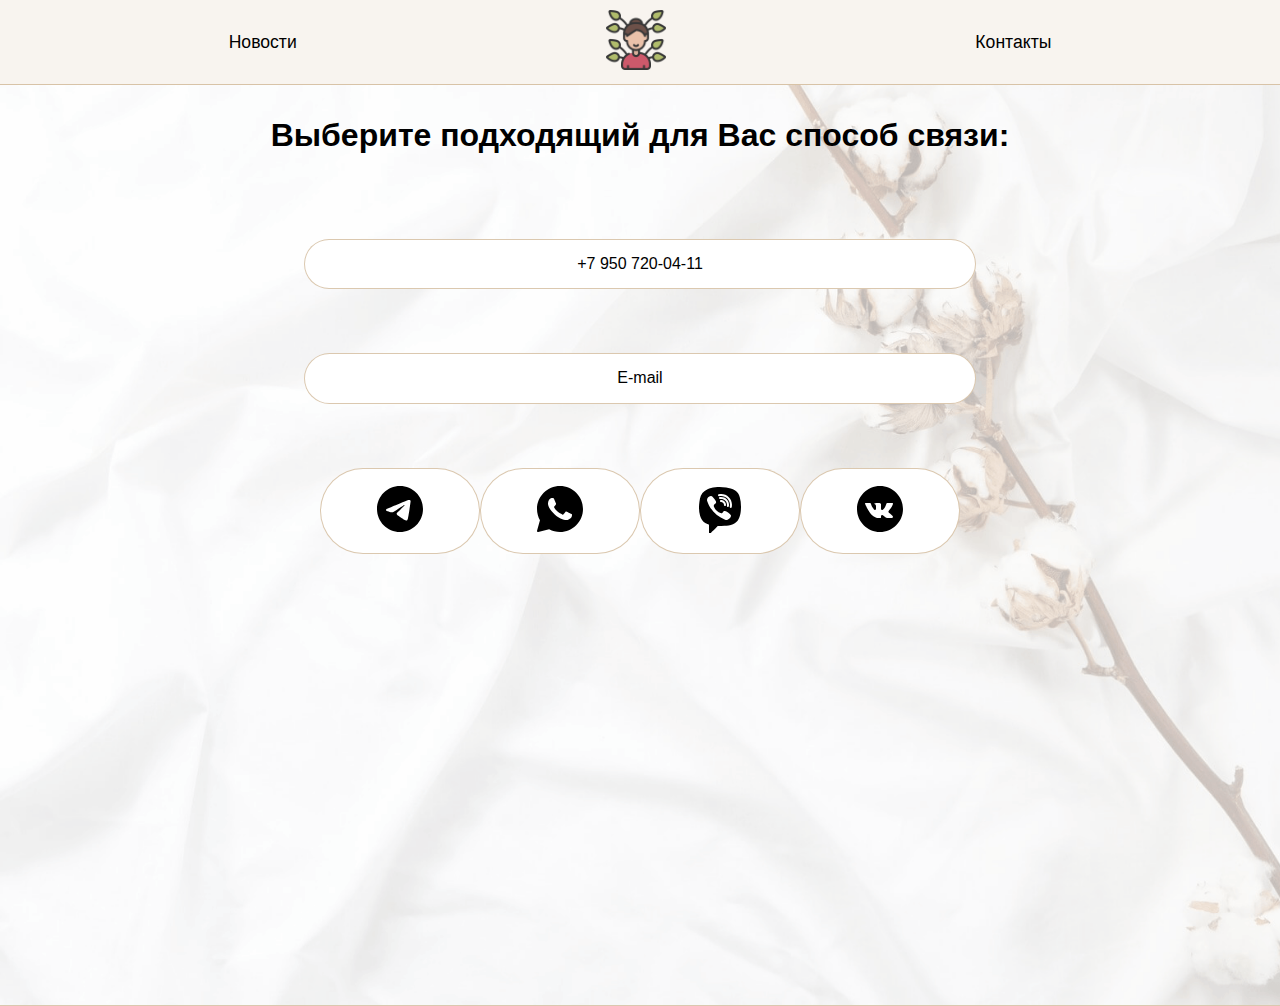
==== commit 88dd22c1: "refactoring" ====
--- a/contact.html
+++ b/contact.html
@@ -52,6 +52,7 @@
         <a href="https://msng.link/o?9507200411=vi" class="button-link" target="_blank"
           ><img src="assets/svg/icon-viber.svg" alt="viber"
         /></a>
+        <a href="#" class="button-link" target="_blank"><img src="assets/svg/icons-vk.svg" alt="vk"></a>
       </div>
     </section>
   </body>
--- a/assets/styles/style.css
+++ b/assets/styles/style.css
@@ -147,6 +147,7 @@
   border: 1.5px solid rgba(183, 145, 95, 0.5);
   padding: 20px;
   background-color: white;
+  width: 100%;
 }
 
 /* Блок 4 */
@@ -248,6 +249,7 @@
   align-items: center;
   text-align: center;
   margin: 0;
+  height: 100vh;
 }
 .block-news__container {
   margin: 0 10vw 10vw 10vw;
@@ -315,11 +317,11 @@
 @media screen and (max-width: 650px) {
   .block-1 {
     align-items: center;
-    margin: 0;
+    margin:0;
   }
   .block-1__h1 {
     width: 100%;
-    margin: 0;
+    margin: 5vw 0 0 0;
     text-align: center;
   }
   .block-1__text {
@@ -360,16 +362,15 @@
     width: 80%;
   }
   .block-5 {
-    width: 70%;
-    margin-left: 40px;
-}
+    margin: 0;
+
+  }
 .block-5__container {
-    
-  display: grid;
-  grid-gap: 30px;
-  grid-template-columns: repeat(auto-fit, minmax(200px, 1fr));
-  grid-template-rows: repeat(auto-fit, minmax(200px, 1fr));
-}
+  text-align: center;
+  width: 50%;
+  margin: 0;
+}
+
   .footer {
     display: flex;
     flex-direction: column;
